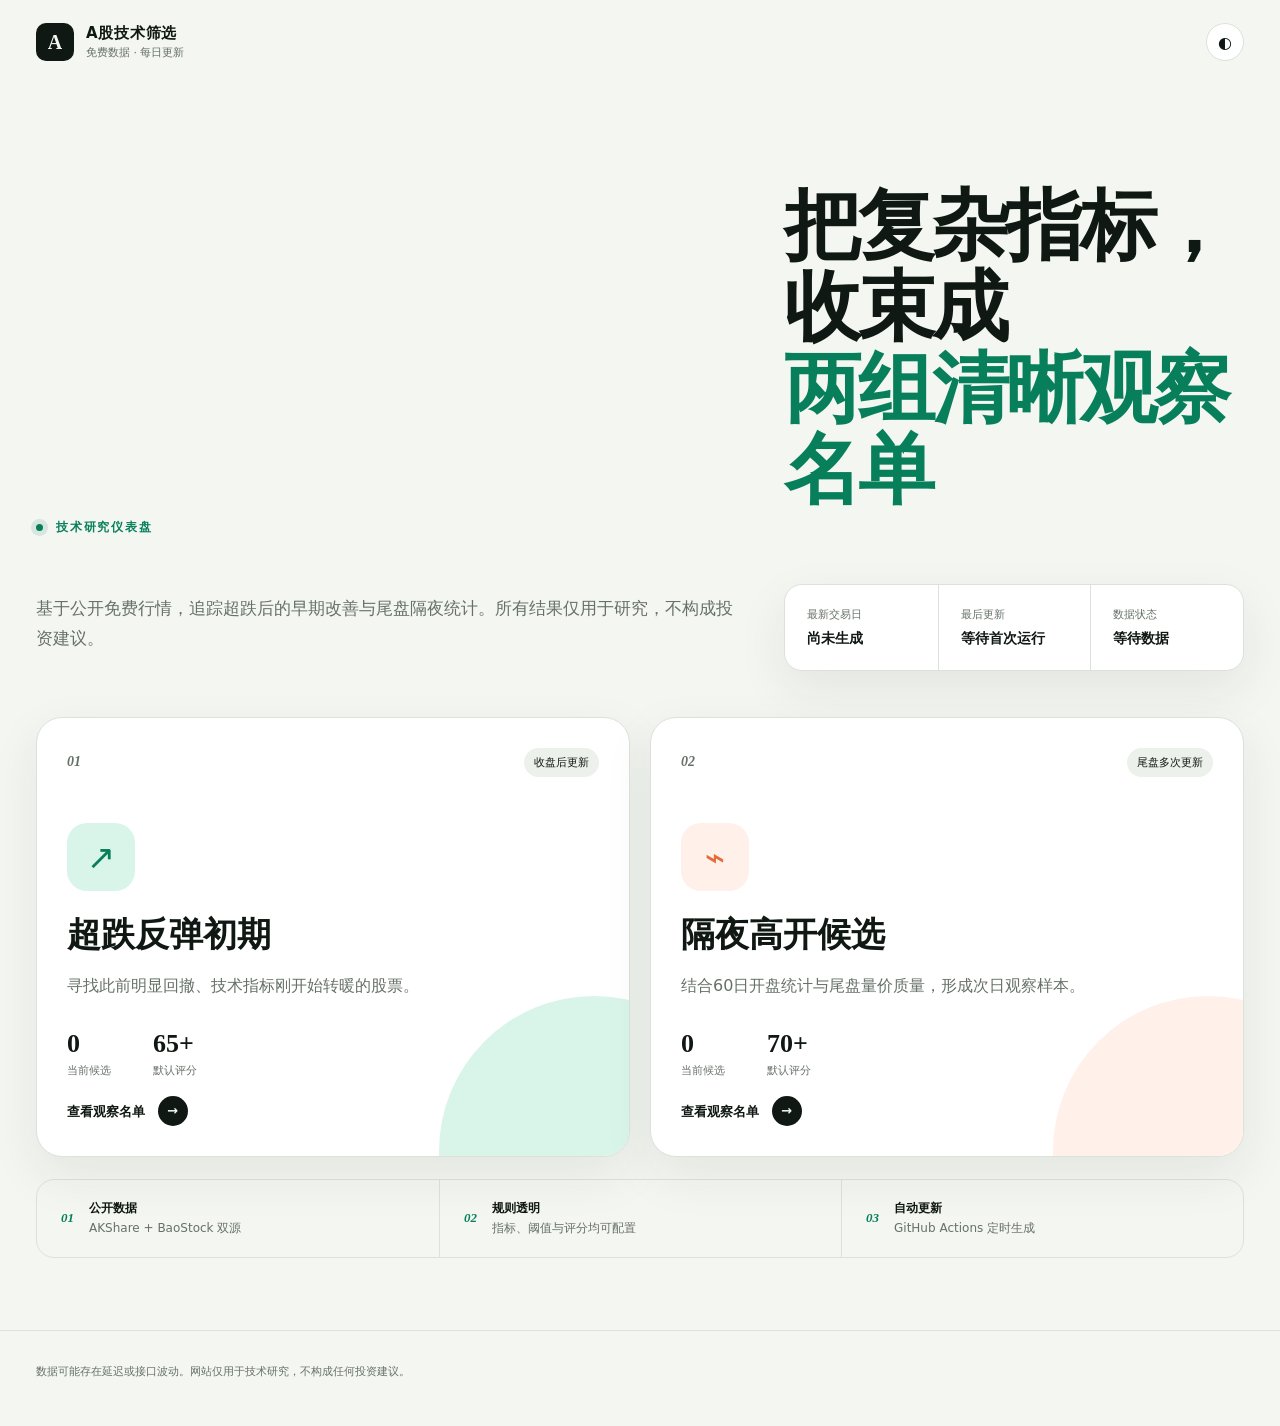
==== docs/index.html @ 7daf70f7 "创建A股技术筛选网站第一版" ====
<!doctype html>
<html lang="zh-CN">
<head>
  <meta charset="utf-8">
  <meta name="viewport" content="width=device-width, initial-scale=1, viewport-fit=cover">
  <meta name="description" content="免费 A 股技术筛选：超跌反弹初期与隔夜高开候选。">
  <title>A股技术筛选</title>
  <link rel="stylesheet" href="css/style.css">
</head>
<body data-page="home">
  <header class="site-header">
    <a class="brand" href="index.html" aria-label="返回首页">
      <span class="brand-mark">A</span>
      <span><strong>A股技术筛选</strong><small>免费数据 · 每日更新</small></span>
    </a>
    <button class="icon-button" id="themeToggle" type="button" aria-label="切换深色模式">◐</button>
  </header>

  <main class="home-shell">
    <section class="hero">
      <div class="eyebrow"><span class="live-dot"></span> 技术研究仪表盘</div>
      <h1>把复杂指标，收束成<br><span>两组清晰观察名单</span></h1>
      <p>基于公开免费行情，追踪超跌后的早期改善与尾盘隔夜统计。所有结果仅用于研究，不构成投资建议。</p>
      <div class="market-status" id="marketStatus">
        <div><span>最新交易日</span><strong id="latestTradeDate">—</strong></div>
        <div><span>最后更新</span><strong id="lastUpdated">等待首次运行</strong></div>
        <div><span>数据状态</span><strong id="dataStatus">尚未生成</strong></div>
      </div>
    </section>

    <section class="strategy-grid" aria-label="策略入口">
      <a class="strategy-card oversold-card" href="oversold.html">
        <div class="card-topline"><span class="strategy-index">01</span><span class="status-pill">收盘后更新</span></div>
        <div class="strategy-icon">↗</div>
        <h2>超跌反弹初期</h2>
        <p>寻找此前明显回撤、技术指标刚开始转暖的股票。</p>
        <div class="strategy-metrics">
          <div><strong id="oversoldCount">—</strong><span>当前候选</span></div>
          <div><strong>65+</strong><span>默认评分</span></div>
        </div>
        <span class="card-action">查看观察名单 <b>→</b></span>
      </a>

      <a class="strategy-card overnight-card" href="overnight.html">
        <div class="card-topline"><span class="strategy-index">02</span><span class="status-pill">尾盘多次更新</span></div>
        <div class="strategy-icon">⌁</div>
        <h2>隔夜高开候选</h2>
        <p>结合60日开盘统计与尾盘量价质量，形成次日观察样本。</p>
        <div class="strategy-metrics">
          <div><strong id="overnightCount">—</strong><span>当前候选</span></div>
          <div><strong>70+</strong><span>默认评分</span></div>
        </div>
        <span class="card-action">查看观察名单 <b>→</b></span>
      </a>
    </section>

    <section class="method-strip">
      <div><span>01</span><p><strong>公开数据</strong>AKShare + BaoStock 双源</p></div>
      <div><span>02</span><p><strong>规则透明</strong>指标、阈值与评分均可配置</p></div>
      <div><span>03</span><p><strong>自动更新</strong>GitHub Actions 定时生成</p></div>
    </section>
  </main>

  <footer><p>数据可能存在延迟或接口波动。网站仅用于技术研究，不构成任何投资建议。</p></footer>
  <script src="js/app.js"></script>
</body>
</html>
---- docs/css/style.css ----
:root {
  color-scheme: light;
  --bg: #f4f6f1;
  --surface: #ffffff;
  --surface-2: #edf1eb;
  --ink: #101813;
  --muted: #667168;
  --line: #dce2da;
  --accent: #087f5b;
  --accent-soft: #d9f5e9;
  --warm: #e46c3b;
  --warm-soft: #fff0e9;
  --positive: #d9473f;
  --negative: #07885f;
  --shadow: 0 18px 50px rgba(30, 48, 36, .08);
}

[data-theme="dark"] {
  color-scheme: dark;
  --bg: #0c120f;
  --surface: #131c17;
  --surface-2: #1b2720;
  --ink: #edf5ef;
  --muted: #9baaa0;
  --line: #29372f;
  --accent: #54d6a3;
  --accent-soft: #173b2c;
  --warm: #ff976d;
  --warm-soft: #42271e;
  --positive: #ff746c;
  --negative: #4dd5a2;
  --shadow: 0 18px 50px rgba(0, 0, 0, .28);
}

* { box-sizing: border-box; }
html { scroll-behavior: smooth; }
body { margin: 0; background: var(--bg); color: var(--ink); font-family: Inter, "PingFang SC", "Microsoft YaHei", system-ui, sans-serif; min-height: 100vh; }
a { color: inherit; text-decoration: none; }
button, input, select { font: inherit; }
button { color: inherit; }

.site-header { max-width: 1440px; margin: 0 auto; height: 84px; padding: 0 36px; display: flex; align-items: center; gap: 28px; }
.brand { display: inline-flex; align-items: center; gap: 12px; margin-right: auto; }
.brand-mark { display: grid; place-items: center; width: 38px; height: 38px; border-radius: 10px; background: var(--ink); color: var(--bg); font: 800 20px/1 Georgia, serif; }
.brand strong, .brand small { display: block; }
.brand strong { font-size: 15px; letter-spacing: .05em; }
.brand small { color: var(--muted); font-size: 11px; margin-top: 2px; }
nav { display: flex; gap: 6px; }
nav a { color: var(--muted); padding: 9px 14px; border-radius: 9px; font-size: 13px; }
nav a:hover, nav a.active { background: var(--surface); color: var(--ink); box-shadow: 0 1px 0 var(--line); }
.icon-button { border: 1px solid var(--line); background: var(--surface); border-radius: 50%; width: 38px; height: 38px; cursor: pointer; }

.home-shell, .list-shell { max-width: 1320px; margin: 0 auto; padding: 28px 36px 72px; }
.hero { padding: 54px 0 46px; display: grid; grid-template-columns: 1fr 460px; gap: 40px; align-items: end; }
.eyebrow { color: var(--accent); letter-spacing: .15em; font-size: 12px; font-weight: 800; text-transform: uppercase; }
.live-dot { display: inline-block; width: 7px; height: 7px; border-radius: 50%; background: var(--accent); box-shadow: 0 0 0 5px color-mix(in srgb, var(--accent) 12%, transparent); margin-right: 7px; }
.hero h1 { font: 700 clamp(44px, 6vw, 78px)/1.06 Georgia, "Songti SC", serif; letter-spacing: -.04em; margin: 20px 0 24px; }
.hero h1 span { color: var(--accent); }
.hero > p { max-width: 700px; font-size: 17px; line-height: 1.8; color: var(--muted); }
.market-status { display: grid; grid-template-columns: repeat(3, 1fr); border: 1px solid var(--line); border-radius: 18px; background: var(--surface); box-shadow: var(--shadow); }
.market-status div { padding: 22px; min-width: 0; }
.market-status div + div { border-left: 1px solid var(--line); }
.market-status span, .market-status strong { display: block; }
.market-status span { color: var(--muted); font-size: 11px; margin-bottom: 8px; }
.market-status strong { font-size: 14px; white-space: nowrap; overflow: hidden; text-overflow: ellipsis; }

.strategy-grid { display: grid; grid-template-columns: 1fr 1fr; gap: 20px; }
.strategy-card { position: relative; overflow: hidden; min-height: 440px; padding: 30px; border: 1px solid var(--line); border-radius: 26px; background: var(--surface); box-shadow: var(--shadow); transition: transform .25s ease, border-color .25s ease; }
.strategy-card:hover { transform: translateY(-5px); border-color: var(--accent); }
.strategy-card::after { content: ""; position: absolute; width: 310px; height: 310px; border-radius: 50%; right: -120px; bottom: -150px; background: var(--accent-soft); }
.overnight-card::after { background: var(--warm-soft); }
.card-topline { display: flex; justify-content: space-between; align-items: center; }
.strategy-index { font: italic 700 14px Georgia, serif; color: var(--muted); }
.status-pill { font-size: 11px; padding: 7px 10px; background: var(--surface-2); border-radius: 999px; }
.strategy-icon { width: 68px; height: 68px; display: grid; place-items: center; margin-top: 46px; border-radius: 20px; background: var(--accent-soft); color: var(--accent); font-size: 34px; }
.overnight-card .strategy-icon { background: var(--warm-soft); color: var(--warm); }
.strategy-card h2 { font: 700 34px/1.2 Georgia, "Songti SC", serif; margin: 24px 0 12px; }
.strategy-card > p { color: var(--muted); line-height: 1.7; max-width: 440px; }
.strategy-metrics { display: flex; gap: 42px; margin-top: 32px; }
.strategy-metrics div { display: flex; flex-direction: column; }
.strategy-metrics strong { font: 700 26px/1 Georgia, serif; }
.strategy-metrics span { font-size: 11px; color: var(--muted); margin-top: 6px; }
.card-action { position: absolute; left: 30px; bottom: 30px; font-size: 13px; font-weight: 700; z-index: 1; }
.card-action b { display: inline-grid; place-items: center; width: 30px; height: 30px; border-radius: 50%; margin-left: 8px; background: var(--ink); color: var(--bg); }
.method-strip { margin-top: 22px; display: grid; grid-template-columns: repeat(3, 1fr); border: 1px solid var(--line); border-radius: 18px; overflow: hidden; }
.method-strip > div { padding: 20px 24px; display: flex; gap: 15px; align-items: center; }
.method-strip > div + div { border-left: 1px solid var(--line); }
.method-strip span { font: italic 700 13px Georgia, serif; color: var(--accent); }
.method-strip p { margin: 0; color: var(--muted); font-size: 12px; }
.method-strip strong { display: block; color: var(--ink); margin-bottom: 3px; }

.page-heading { padding: 35px 0 30px; border-bottom: 1px solid var(--line); }
.back-link { color: var(--muted); font-size: 12px; }
.heading-row { display: flex; align-items: end; justify-content: space-between; gap: 30px; margin-top: 36px; }
.heading-row h1 { font: 700 clamp(40px, 5vw, 66px)/1 Georgia, "Songti SC", serif; letter-spacing: -.035em; margin: 12px 0 15px; }
.heading-row p { max-width: 700px; color: var(--muted); line-height: 1.7; margin: 0; }
.score-orbit { width: 118px; height: 118px; flex: 0 0 auto; display: grid; place-content: center; text-align: center; border: 1px solid var(--line); border-radius: 50%; background: var(--surface); box-shadow: inset 0 0 0 8px var(--surface-2); }
.score-orbit strong { font: 700 32px/1 Georgia, serif; }
.score-orbit span { margin-top: 7px; color: var(--muted); font-size: 11px; }
.update-line { color: var(--muted); font-size: 12px; margin-top: 26px; }

.toolbar { position: sticky; top: 10px; z-index: 5; display: flex; align-items: end; gap: 12px; margin: 20px 0; padding: 14px; border: 1px solid var(--line); border-radius: 16px; background: color-mix(in srgb, var(--surface) 92%, transparent); backdrop-filter: blur(14px); box-shadow: var(--shadow); }
.toolbar label { display: flex; flex-direction: column; gap: 6px; color: var(--muted); font-size: 10px; }
.toolbar input, .toolbar select { height: 40px; border: 1px solid var(--line); border-radius: 9px; background: var(--bg); color: var(--ink); outline: none; padding: 0 11px; }
.toolbar input:focus, .toolbar select:focus { border-color: var(--accent); }
.toolbar label:not(.search-box) input { width: 100px; }
.search-box { position: relative; flex: 1; }
.search-box span { position: absolute; left: 12px; bottom: 10px; color: var(--muted); font-size: 16px; }
.search-box input { width: 100%; padding-left: 36px; }
.refresh-button { height: 40px; border: 0; border-radius: 9px; padding: 0 16px; background: var(--ink); color: var(--bg); cursor: pointer; white-space: nowrap; }
.refresh-button.loading { opacity: .55; pointer-events: none; }

.results-panel { min-height: 360px; }
.table-wrap { overflow: auto; border: 1px solid var(--line); border-radius: 16px; background: var(--surface); box-shadow: var(--shadow); }
table { width: 100%; min-width: 1280px; border-collapse: collapse; font-size: 12px; }
th { position: sticky; top: 0; z-index: 1; padding: 14px 12px; background: var(--surface-2); color: var(--muted); text-align: left; font-size: 10px; font-weight: 700; white-space: nowrap; }
td { padding: 15px 12px; border-top: 1px solid var(--line); vertical-align: top; }
tbody tr { cursor: pointer; transition: background .15s ease; }
tbody tr:hover { background: var(--surface-2); }
.stock-name strong, .stock-name span { display: block; white-space: nowrap; }
.stock-name span { color: var(--muted); font-family: ui-monospace, monospace; font-size: 10px; margin-top: 4px; }
.score-badge { display: inline-grid; place-items: center; min-width: 42px; height: 30px; padding: 0 9px; border-radius: 9px; background: var(--accent-soft); color: var(--accent); font-weight: 800; }
.tag { display: inline-block; padding: 4px 7px; margin: 0 3px 3px 0; border-radius: 6px; background: var(--surface-2); color: var(--muted); font-size: 10px; white-space: nowrap; }
.risk-text { display: block; max-width: 190px; color: var(--muted); line-height: 1.5; }
.up { color: var(--positive); font-weight: 700; }
.down { color: var(--negative); font-weight: 700; }
.card-list { display: none; }
.empty-state { padding: 90px 20px; text-align: center; border: 1px dashed var(--line); border-radius: 18px; background: var(--surface); }
.empty-state > span { font-size: 40px; color: var(--accent); }
.empty-state h2 { font: 700 24px Georgia, "Songti SC", serif; margin: 16px 0 8px; }
.empty-state p { color: var(--muted); font-size: 13px; }

.modal[hidden] { display: none; }
.modal { position: fixed; inset: 0; z-index: 20; display: grid; place-items: center; padding: 20px; }
.modal-backdrop { position: absolute; inset: 0; background: rgba(4, 9, 6, .66); backdrop-filter: blur(6px); }
.modal-panel { position: relative; z-index: 1; width: min(1120px, 96vw); max-height: 92vh; overflow: auto; border: 1px solid var(--line); border-radius: 22px; background: var(--surface); box-shadow: 0 30px 90px rgba(0, 0, 0, .3); padding: 28px; }
.modal-close { position: absolute; right: 20px; top: 18px; width: 36px; height: 36px; border: 1px solid var(--line); border-radius: 50%; background: var(--surface-2); cursor: pointer; font-size: 22px; }
.detail-head { display: flex; align-items: end; gap: 16px; padding-right: 50px; }
.detail-head h2 { font: 700 30px/1 Georgia, "Songti SC", serif; margin: 0; }
.detail-code { color: var(--muted); font-family: ui-monospace, monospace; }
.detail-score { margin-left: auto; color: var(--accent); font: 700 26px/1 Georgia, serif; }
.detail-score small { display: block; color: var(--muted); font: 10px/1.5 system-ui; text-align: right; }
.detail-notes { display: grid; grid-template-columns: 1fr 1fr; gap: 10px; margin: 20px 0; }
.detail-notes div { padding: 12px 14px; border-radius: 10px; background: var(--surface-2); color: var(--muted); font-size: 12px; line-height: 1.5; }
.detail-notes strong { color: var(--ink); display: block; margin-bottom: 5px; }
.gap-summary { display: grid; grid-template-columns: repeat(4, 1fr); gap: 8px; margin-bottom: 12px; }
.gap-summary div { padding: 12px; border: 1px solid var(--line); border-radius: 10px; }
.gap-summary span, .gap-summary strong { display: block; }
.gap-summary span { color: var(--muted); font-size: 10px; }
.gap-summary strong { margin-top: 5px; }
.recent-gaps { display: flex; gap: 4px; flex-wrap: wrap; margin: 10px 0 0; }
.recent-gaps span { width: 24px; height: 24px; display: grid; place-items: center; border-radius: 6px; font-size: 9px; background: var(--surface-2); }
.recent-gaps span.positive { background: color-mix(in srgb, var(--positive) 15%, transparent); color: var(--positive); }
.recent-gaps span.negative { background: color-mix(in srgb, var(--negative) 15%, transparent); color: var(--negative); }
.stock-chart { width: 100%; height: 680px; margin-top: 10px; }

footer { max-width: 1320px; margin: 0 auto; padding: 22px 36px 36px; color: var(--muted); font-size: 11px; border-top: 1px solid var(--line); }

@media (max-width: 900px) {
  .site-header { height: 70px; padding: 0 18px; }
  .site-header nav { display: none; }
  .home-shell, .list-shell { padding: 14px 18px 48px; }
  .hero { display: block; padding: 30px 0; }
  .hero h1 { font-size: clamp(42px, 11vw, 64px); }
  .market-status { margin-top: 30px; }
  .strategy-grid { grid-template-columns: 1fr; }
  .method-strip { grid-template-columns: 1fr; }
  .method-strip > div + div { border-left: 0; border-top: 1px solid var(--line); }
  .table-wrap { display: none; }
  .card-list { display: grid; gap: 12px; }
  .result-card { padding: 18px; border: 1px solid var(--line); border-radius: 16px; background: var(--surface); box-shadow: var(--shadow); cursor: pointer; }
  .result-card-head { display: flex; align-items: start; }
  .result-card-head .score-badge { margin-left: auto; }
  .result-card-price { display: flex; gap: 14px; align-items: baseline; margin: 16px 0; }
  .result-card-price strong { font: 700 27px/1 Georgia, serif; }
  .mobile-metrics { display: grid; grid-template-columns: repeat(3, 1fr); gap: 1px; background: var(--line); border: 1px solid var(--line); border-radius: 10px; overflow: hidden; }
  .mobile-metrics div { padding: 10px; background: var(--surface-2); }
  .mobile-metrics span, .mobile-metrics strong { display: block; }
  .mobile-metrics span { color: var(--muted); font-size: 9px; margin-bottom: 4px; }
  .mobile-metrics strong { font-size: 12px; }
  .mobile-notes { margin-top: 12px; color: var(--muted); font-size: 11px; line-height: 1.6; }
  .toolbar { position: static; display: grid; grid-template-columns: 1fr 1fr; }
  .search-box { grid-column: 1 / -1; }
  .toolbar label:not(.search-box) input { width: 100%; }
  .toolbar label:has(select) { grid-column: 1 / 2; }
  .refresh-button { align-self: end; }
  .modal { padding: 0; }
  .modal-panel { width: 100vw; max-height: 100vh; min-height: 100vh; border-radius: 0; padding: 22px 16px; }
  .detail-notes { grid-template-columns: 1fr; }
  .gap-summary { grid-template-columns: 1fr 1fr; }
  .stock-chart { height: 620px; }
}

@media (max-width: 560px) {
  .brand strong { font-size: 13px; }
  .brand small { display: none; }
  .hero > p { font-size: 14px; }
  .market-status { grid-template-columns: 1fr; }
  .market-status div + div { border-left: 0; border-top: 1px solid var(--line); }
  .strategy-card { min-height: 400px; padding: 24px; }
  .heading-row { align-items: start; }
  .score-orbit { width: 82px; height: 82px; }
  .score-orbit strong { font-size: 24px; }
  .heading-row p { font-size: 13px; }
}
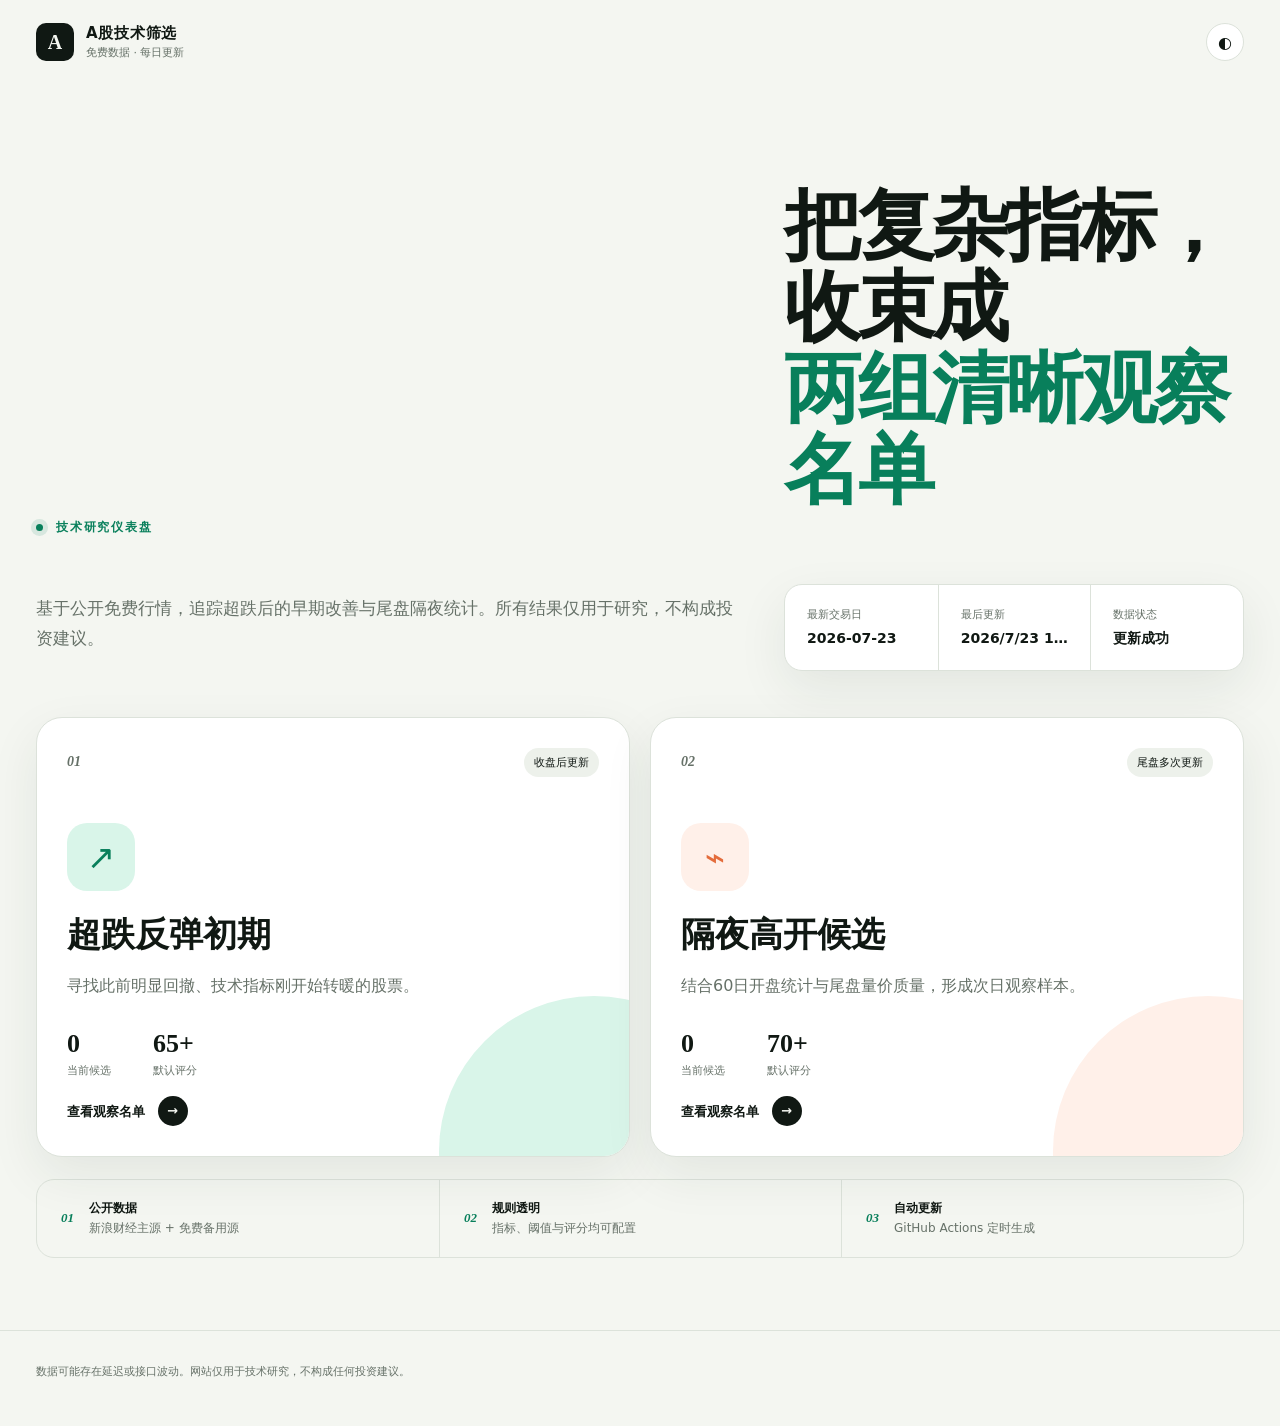
==== commit 4dc07580: "将新浪财经设为行情主数据源" ====
--- a/docs/index.html
+++ b/docs/index.html
@@ -55,7 +55,7 @@
     </section>
 
     <section class="method-strip">
-      <div><span>01</span><p><strong>公开数据</strong>AKShare + BaoStock 双源</p></div>
+      <div><span>01</span><p><strong>公开数据</strong>新浪财经主源 + 免费备用源</p></div>
       <div><span>02</span><p><strong>规则透明</strong>指标、阈值与评分均可配置</p></div>
       <div><span>03</span><p><strong>自动更新</strong>GitHub Actions 定时生成</p></div>
     </section>
@@ -65,4 +65,3 @@
   <script src="js/app.js"></script>
 </body>
 </html>
-
--- a/docs/css/style.css
+++ b/docs/css/style.css
@@ -112,7 +112,7 @@
 
 .results-panel { min-height: 360px; }
 .table-wrap { overflow: auto; border: 1px solid var(--line); border-radius: 16px; background: var(--surface); box-shadow: var(--shadow); }
-table { width: 100%; min-width: 1280px; border-collapse: collapse; font-size: 12px; }
+table { width: 100%; min-width: 1180px; border-collapse: collapse; font-size: 12px; }
 th { position: sticky; top: 0; z-index: 1; padding: 14px 12px; background: var(--surface-2); color: var(--muted); text-align: left; font-size: 10px; font-weight: 700; white-space: nowrap; }
 td { padding: 15px 12px; border-top: 1px solid var(--line); vertical-align: top; }
 tbody tr { cursor: pointer; transition: background .15s ease; }
@@ -120,6 +120,7 @@
 .stock-name strong, .stock-name span { display: block; white-space: nowrap; }
 .stock-name span { color: var(--muted); font-family: ui-monospace, monospace; font-size: 10px; margin-top: 4px; }
 .score-badge { display: inline-grid; place-items: center; min-width: 42px; height: 30px; padding: 0 9px; border-radius: 9px; background: var(--accent-soft); color: var(--accent); font-weight: 800; }
+.industry-pill { display: inline-block; max-width: 120px; padding: 5px 8px; border: 1px solid var(--line); border-radius: 999px; background: var(--surface-2); color: var(--ink); font-size: 10px; line-height: 1.2; white-space: nowrap; overflow: hidden; text-overflow: ellipsis; vertical-align: middle; }
 .tag { display: inline-block; padding: 4px 7px; margin: 0 3px 3px 0; border-radius: 6px; background: var(--surface-2); color: var(--muted); font-size: 10px; white-space: nowrap; }
 .risk-text { display: block; max-width: 190px; color: var(--muted); line-height: 1.5; }
 .up { color: var(--positive); font-weight: 700; }
@@ -203,4 +204,3 @@
   .score-orbit strong { font-size: 24px; }
   .heading-row p { font-size: 13px; }
 }
-
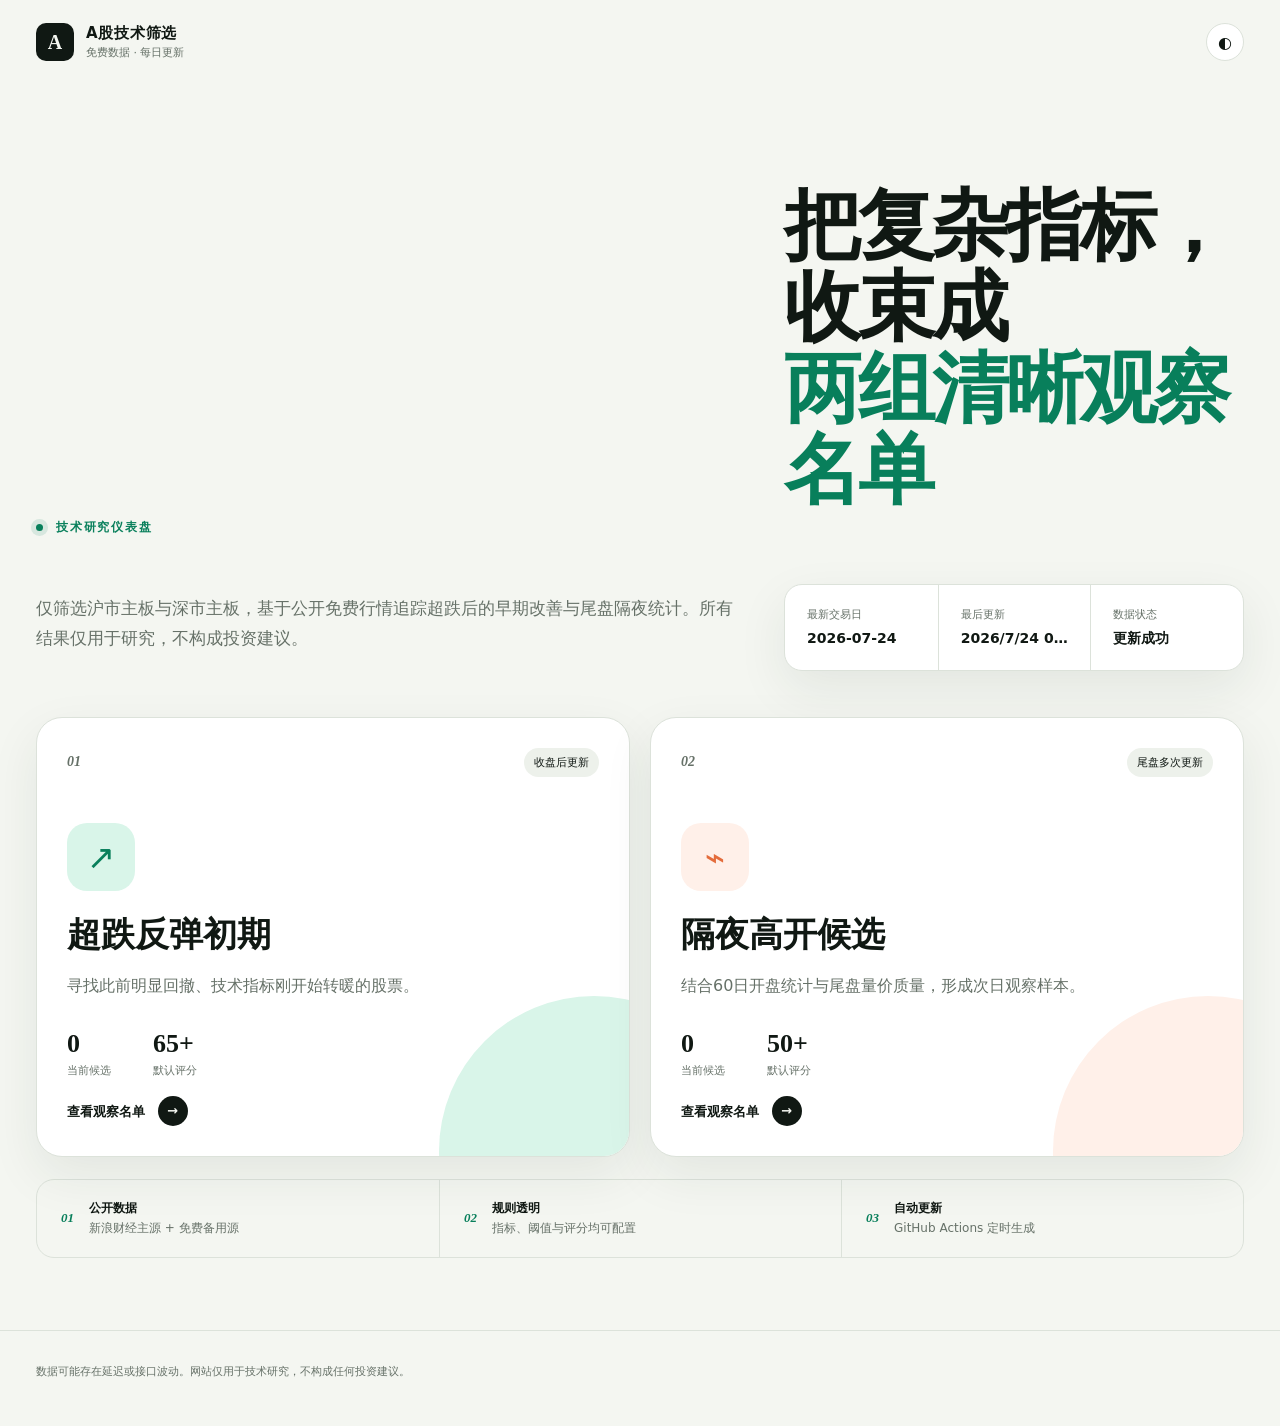
==== commit 5ce56ce8: "限定沪深主板并降低隔夜评分门槛" ====
--- a/docs/index.html
+++ b/docs/index.html
@@ -20,7 +20,7 @@
     <section class="hero">
       <div class="eyebrow"><span class="live-dot"></span> 技术研究仪表盘</div>
       <h1>把复杂指标，收束成<br><span>两组清晰观察名单</span></h1>
-      <p>基于公开免费行情，追踪超跌后的早期改善与尾盘隔夜统计。所有结果仅用于研究，不构成投资建议。</p>
+      <p>仅筛选沪市主板与深市主板，基于公开免费行情追踪超跌后的早期改善与尾盘隔夜统计。所有结果仅用于研究，不构成投资建议。</p>
       <div class="market-status" id="marketStatus">
         <div><span>最新交易日</span><strong id="latestTradeDate">—</strong></div>
         <div><span>最后更新</span><strong id="lastUpdated">等待首次运行</strong></div>
@@ -48,7 +48,7 @@
         <p>结合60日开盘统计与尾盘量价质量，形成次日观察样本。</p>
         <div class="strategy-metrics">
           <div><strong id="overnightCount">—</strong><span>当前候选</span></div>
-          <div><strong>70+</strong><span>默认评分</span></div>
+          <div><strong>50+</strong><span>默认评分</span></div>
         </div>
         <span class="card-action">查看观察名单 <b>→</b></span>
       </a>
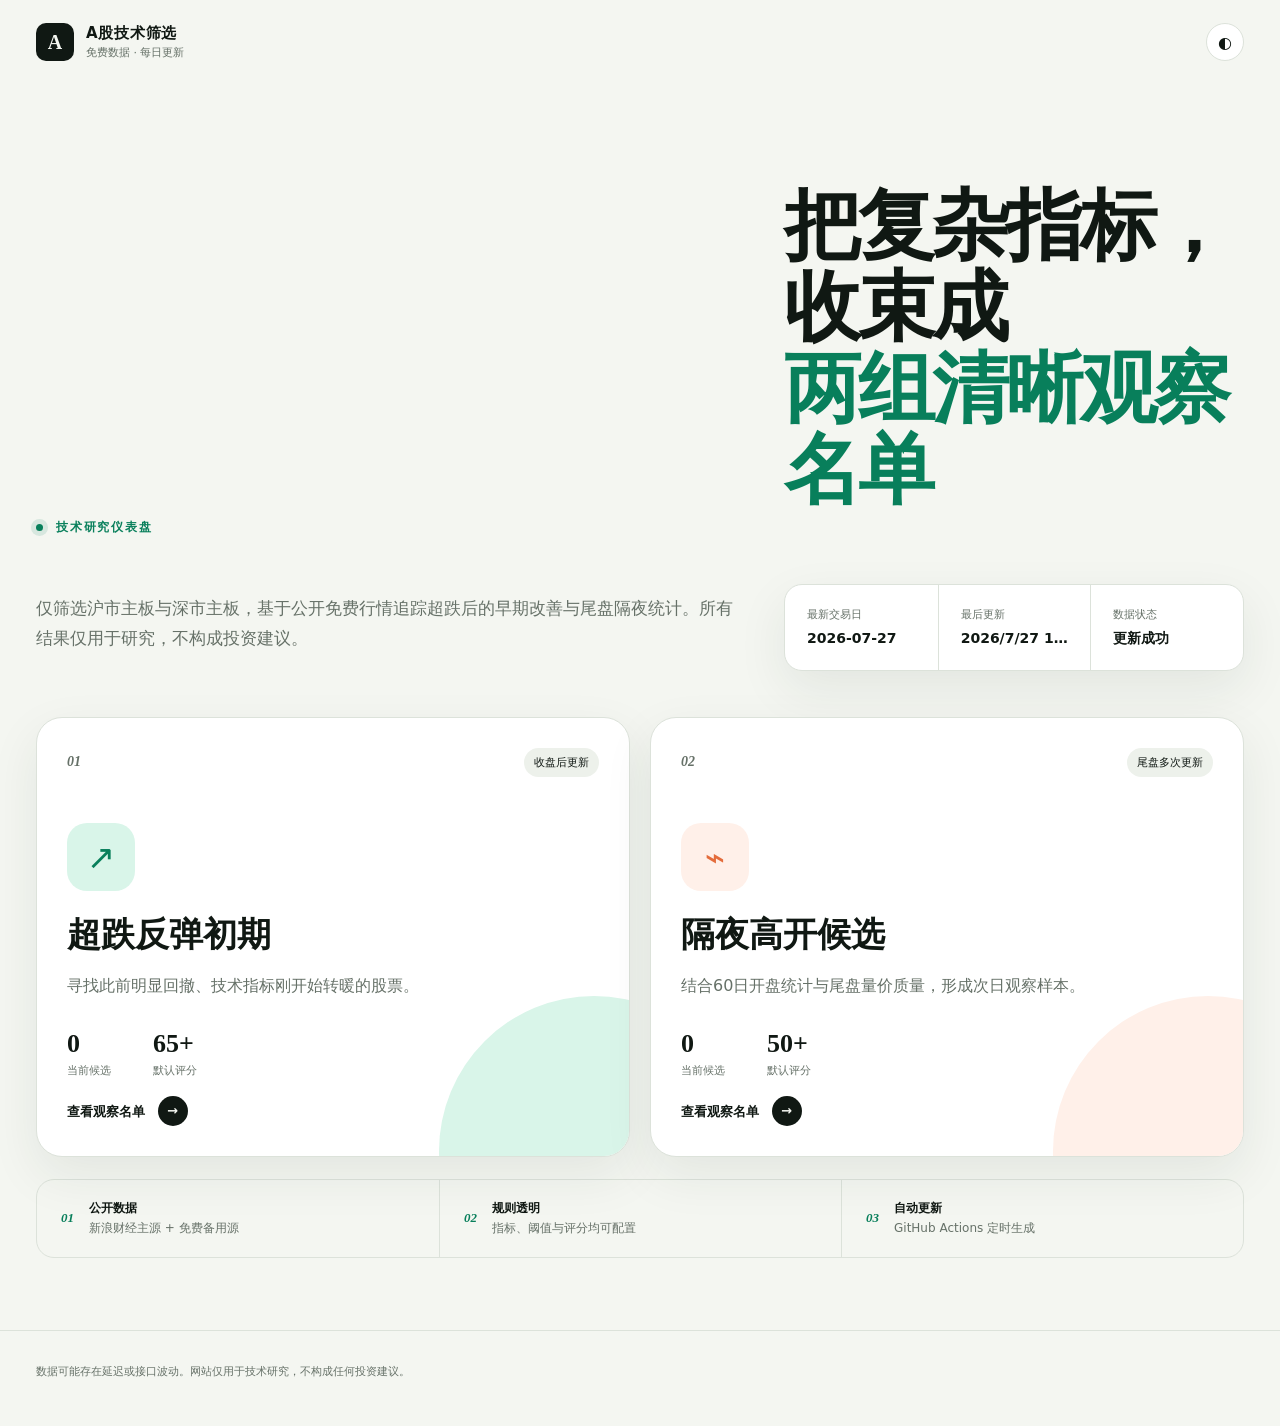
==== commit 71201283: "fix: 完善上榜天数排序逻辑(以评分作为二级排序)并增加前端JS版本防缓存" ====
--- a/docs/index.html
+++ b/docs/index.html
@@ -62,6 +62,6 @@
   </main>
 
   <footer><p>数据可能存在延迟或接口波动。网站仅用于技术研究，不构成任何投资建议。</p></footer>
-  <script src="js/app.js"></script>
+  <script src="js/app.js?v=20260727_2"></script>
 </body>
 </html>
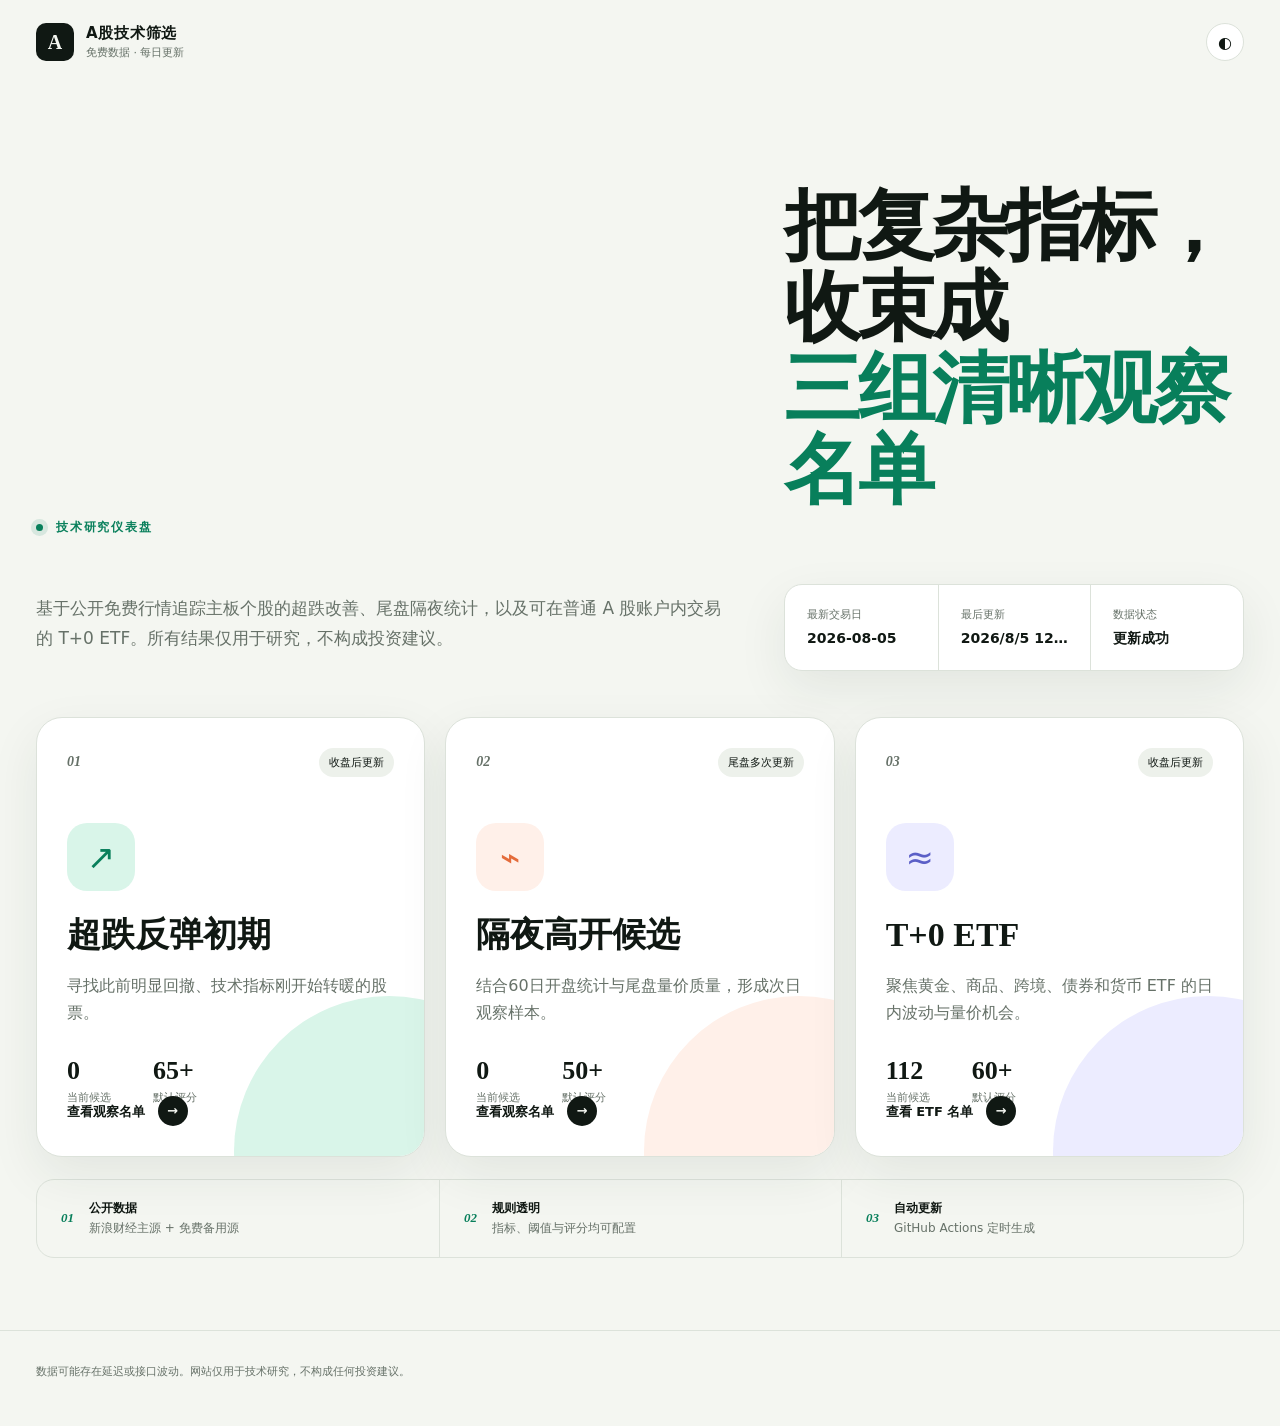
==== commit fb7cc584: "feat: 新增T+0 ETF筛选页面" ====
--- a/docs/index.html
+++ b/docs/index.html
@@ -3,7 +3,7 @@
 <head>
   <meta charset="utf-8">
   <meta name="viewport" content="width=device-width, initial-scale=1, viewport-fit=cover">
-  <meta name="description" content="免费 A 股技术筛选：超跌反弹初期与隔夜高开候选。">
+  <meta name="description" content="免费 A 股技术筛选：超跌反弹、隔夜高开与 T+0 ETF 候选。">
   <title>A股技术筛选</title>
   <link rel="stylesheet" href="css/style.css">
 </head>
@@ -19,8 +19,8 @@
   <main class="home-shell">
     <section class="hero">
       <div class="eyebrow"><span class="live-dot"></span> 技术研究仪表盘</div>
-      <h1>把复杂指标，收束成<br><span>两组清晰观察名单</span></h1>
-      <p>仅筛选沪市主板与深市主板，基于公开免费行情追踪超跌后的早期改善与尾盘隔夜统计。所有结果仅用于研究，不构成投资建议。</p>
+      <h1>把复杂指标，收束成<br><span>三组清晰观察名单</span></h1>
+      <p>基于公开免费行情追踪主板个股的超跌改善、尾盘隔夜统计，以及可在普通 A 股账户内交易的 T+0 ETF。所有结果仅用于研究，不构成投资建议。</p>
       <div class="market-status" id="marketStatus">
         <div><span>最新交易日</span><strong id="latestTradeDate">—</strong></div>
         <div><span>最后更新</span><strong id="lastUpdated">等待首次运行</strong></div>
@@ -52,6 +52,18 @@
         </div>
         <span class="card-action">查看观察名单 <b>→</b></span>
       </a>
+
+      <a class="strategy-card etf-card" href="t0-etf.html">
+        <div class="card-topline"><span class="strategy-index">03</span><span class="status-pill">收盘后更新</span></div>
+        <div class="strategy-icon">≈</div>
+        <h2>T+0 ETF</h2>
+        <p>聚焦黄金、商品、跨境、债券和货币 ETF 的日内波动与量价机会。</p>
+        <div class="strategy-metrics">
+          <div><strong id="t0EtfCount">—</strong><span>当前候选</span></div>
+          <div><strong>60+</strong><span>默认评分</span></div>
+        </div>
+        <span class="card-action">查看 ETF 名单 <b>→</b></span>
+      </a>
     </section>
 
     <section class="method-strip">
@@ -62,6 +74,6 @@
   </main>
 
   <footer><p>数据可能存在延迟或接口波动。网站仅用于技术研究，不构成任何投资建议。</p></footer>
-  <script src="js/app.js?v=20260727_2"></script>
+  <script src="js/app.js?v=20260805_1"></script>
 </body>
 </html>
--- a/docs/css/style.css
+++ b/docs/css/style.css
@@ -10,6 +10,8 @@
   --accent-soft: #d9f5e9;
   --warm: #e46c3b;
   --warm-soft: #fff0e9;
+  --cool: #5b5fc7;
+  --cool-soft: #ececff;
   --positive: #d9473f;
   --negative: #07885f;
   --shadow: 0 18px 50px rgba(30, 48, 36, .08);
@@ -27,6 +29,8 @@
   --accent-soft: #173b2c;
   --warm: #ff976d;
   --warm-soft: #42271e;
+  --cool: #a8abff;
+  --cool-soft: #292b52;
   --positive: #ff746c;
   --negative: #4dd5a2;
   --shadow: 0 18px 50px rgba(0, 0, 0, .28);
@@ -64,16 +68,18 @@
 .market-status span { color: var(--muted); font-size: 11px; margin-bottom: 8px; }
 .market-status strong { font-size: 14px; white-space: nowrap; overflow: hidden; text-overflow: ellipsis; }
 
-.strategy-grid { display: grid; grid-template-columns: 1fr 1fr; gap: 20px; }
+.strategy-grid { display: grid; grid-template-columns: repeat(3, minmax(0, 1fr)); gap: 20px; }
 .strategy-card { position: relative; overflow: hidden; min-height: 440px; padding: 30px; border: 1px solid var(--line); border-radius: 26px; background: var(--surface); box-shadow: var(--shadow); transition: transform .25s ease, border-color .25s ease; }
 .strategy-card:hover { transform: translateY(-5px); border-color: var(--accent); }
 .strategy-card::after { content: ""; position: absolute; width: 310px; height: 310px; border-radius: 50%; right: -120px; bottom: -150px; background: var(--accent-soft); }
 .overnight-card::after { background: var(--warm-soft); }
+.etf-card::after { background: var(--cool-soft); }
 .card-topline { display: flex; justify-content: space-between; align-items: center; }
 .strategy-index { font: italic 700 14px Georgia, serif; color: var(--muted); }
 .status-pill { font-size: 11px; padding: 7px 10px; background: var(--surface-2); border-radius: 999px; }
 .strategy-icon { width: 68px; height: 68px; display: grid; place-items: center; margin-top: 46px; border-radius: 20px; background: var(--accent-soft); color: var(--accent); font-size: 34px; }
 .overnight-card .strategy-icon { background: var(--warm-soft); color: var(--warm); }
+.etf-card .strategy-icon { background: var(--cool-soft); color: var(--cool); }
 .strategy-card h2 { font: 700 34px/1.2 Georgia, "Songti SC", serif; margin: 24px 0 12px; }
 .strategy-card > p { color: var(--muted); line-height: 1.7; max-width: 440px; }
 .strategy-metrics { display: flex; gap: 42px; margin-top: 32px; }
@@ -113,6 +119,10 @@
 .results-panel { min-height: 360px; }
 .table-wrap { overflow: auto; border: 1px solid var(--line); border-radius: 16px; background: var(--surface); box-shadow: var(--shadow); }
 table { width: 100%; min-width: 1180px; border-collapse: collapse; font-size: 12px; }
+.etf-table-wrap table { min-width: 1720px; }
+.etf-table-wrap tbody tr { cursor: default; }
+.etf-heading + .toolbar + .results-panel .result-card { cursor: default; }
+.cell-sub { display: block; margin-top: 3px; color: var(--muted); font-size: 9px; }
 th { position: sticky; top: 0; z-index: 1; padding: 14px 12px; background: var(--surface-2); color: var(--muted); text-align: left; font-size: 10px; font-weight: 700; white-space: nowrap; }
 td { padding: 15px 12px; border-top: 1px solid var(--line); vertical-align: top; }
 tbody tr { cursor: pointer; transition: background .15s ease; }
@@ -174,7 +184,7 @@
   .result-card-head .score-badge { margin-left: auto; }
   .result-card-price { display: flex; gap: 14px; align-items: baseline; margin: 16px 0; }
   .result-card-price strong { font: 700 27px/1 Georgia, serif; }
-  .mobile-metrics { display: grid; grid-template-columns: repeat(3, 1fr); gap: 1px; background: var(--line); border: 1px solid var(--line); border-radius: 10px; overflow: hidden; }
+  .mobile-metrics { display: grid; grid-template-columns: repeat(auto-fit, minmax(92px, 1fr)); gap: 1px; background: var(--line); border: 1px solid var(--line); border-radius: 10px; overflow: hidden; }
   .mobile-metrics div { padding: 10px; background: var(--surface-2); }
   .mobile-metrics span, .mobile-metrics strong { display: block; }
   .mobile-metrics span { color: var(--muted); font-size: 9px; margin-bottom: 4px; }
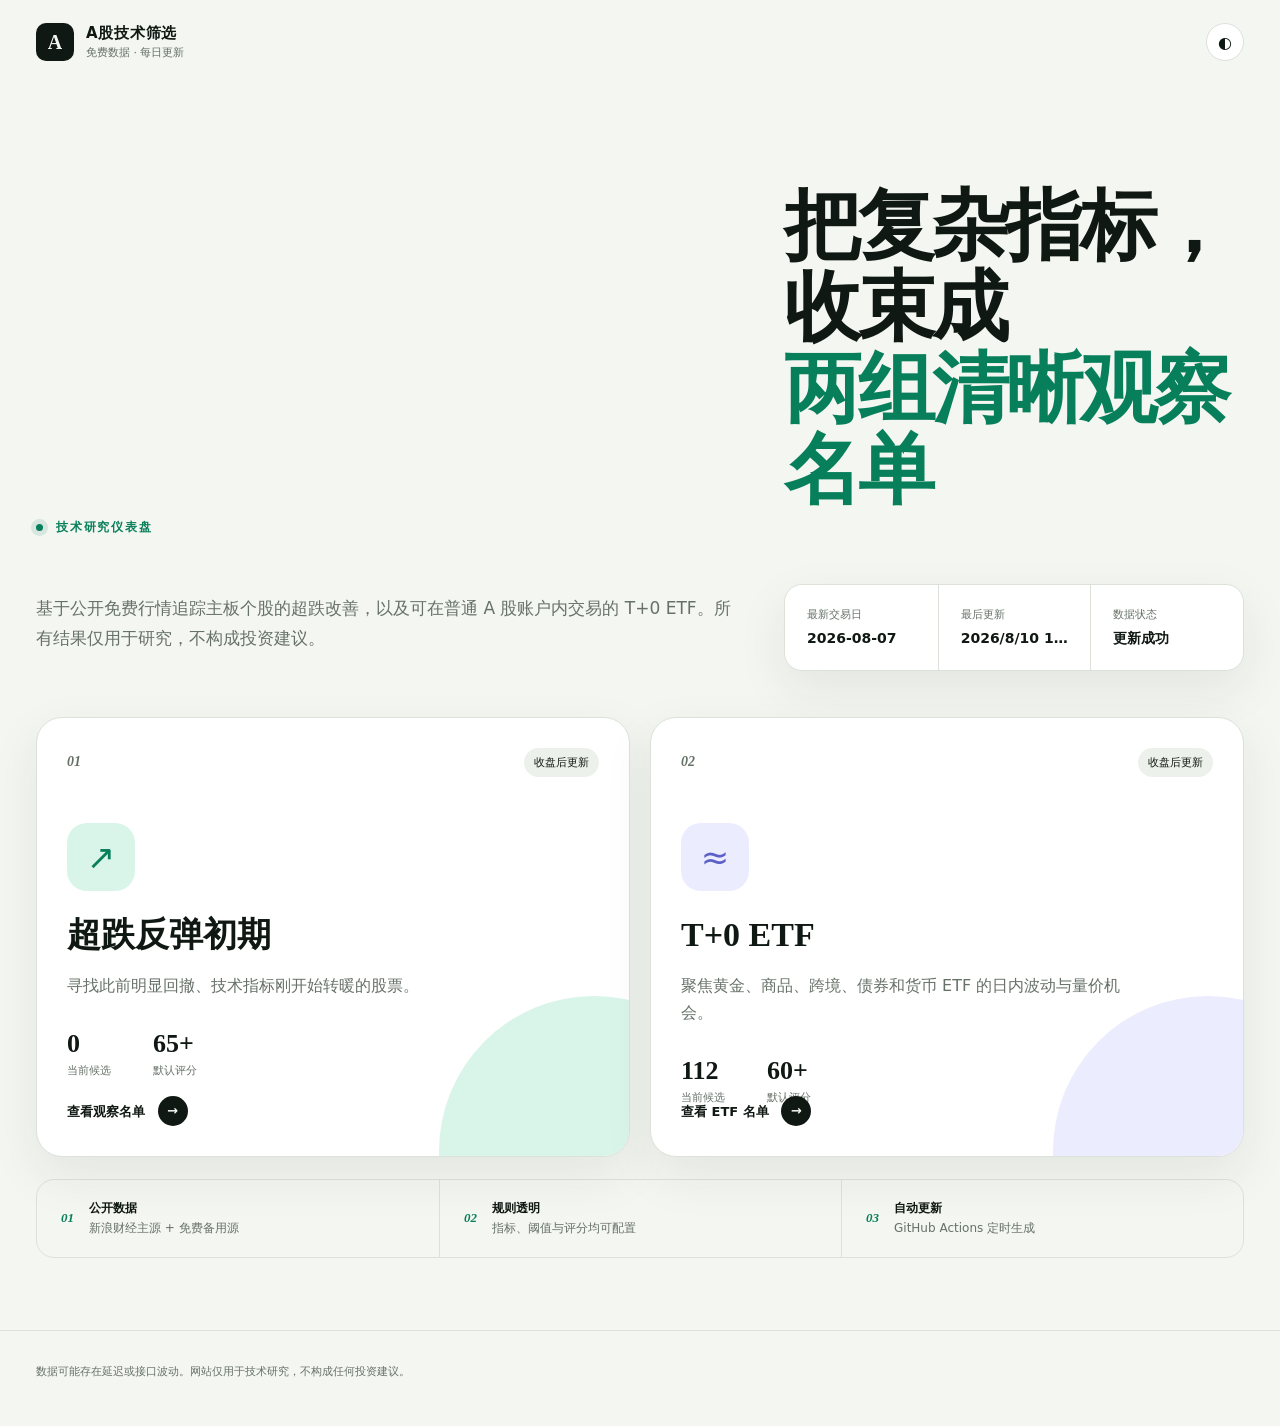
==== commit 5ad4eacb: "fix: remove overnight strategy and intraday workflow" ====
--- a/docs/index.html
+++ b/docs/index.html
@@ -3,7 +3,7 @@
 <head>
   <meta charset="utf-8">
   <meta name="viewport" content="width=device-width, initial-scale=1, viewport-fit=cover">
-  <meta name="description" content="免费 A 股技术筛选：超跌反弹、隔夜高开与 T+0 ETF 候选。">
+  <meta name="description" content="免费 A 股技术筛选：超跌反弹与 T+0 ETF 候选。">
   <title>A股技术筛选</title>
   <link rel="stylesheet" href="css/style.css">
 </head>
@@ -19,8 +19,8 @@
   <main class="home-shell">
     <section class="hero">
       <div class="eyebrow"><span class="live-dot"></span> 技术研究仪表盘</div>
-      <h1>把复杂指标，收束成<br><span>三组清晰观察名单</span></h1>
-      <p>基于公开免费行情追踪主板个股的超跌改善、尾盘隔夜统计，以及可在普通 A 股账户内交易的 T+0 ETF。所有结果仅用于研究，不构成投资建议。</p>
+      <h1>把复杂指标，收束成<br><span>两组清晰观察名单</span></h1>
+      <p>基于公开免费行情追踪主板个股的超跌改善，以及可在普通 A 股账户内交易的 T+0 ETF。所有结果仅用于研究，不构成投资建议。</p>
       <div class="market-status" id="marketStatus">
         <div><span>最新交易日</span><strong id="latestTradeDate">—</strong></div>
         <div><span>最后更新</span><strong id="lastUpdated">等待首次运行</strong></div>
@@ -41,20 +41,8 @@
         <span class="card-action">查看观察名单 <b>→</b></span>
       </a>
 
-      <a class="strategy-card overnight-card" href="overnight.html">
-        <div class="card-topline"><span class="strategy-index">02</span><span class="status-pill">尾盘多次更新</span></div>
-        <div class="strategy-icon">⌁</div>
-        <h2>隔夜高开候选</h2>
-        <p>结合60日开盘统计与尾盘量价质量，形成次日观察样本。</p>
-        <div class="strategy-metrics">
-          <div><strong id="overnightCount">—</strong><span>当前候选</span></div>
-          <div><strong>50+</strong><span>默认评分</span></div>
-        </div>
-        <span class="card-action">查看观察名单 <b>→</b></span>
-      </a>
-
       <a class="strategy-card etf-card" href="t0-etf.html">
-        <div class="card-topline"><span class="strategy-index">03</span><span class="status-pill">收盘后更新</span></div>
+        <div class="card-topline"><span class="strategy-index">02</span><span class="status-pill">收盘后更新</span></div>
         <div class="strategy-icon">≈</div>
         <h2>T+0 ETF</h2>
         <p>聚焦黄金、商品、跨境、债券和货币 ETF 的日内波动与量价机会。</p>
--- a/docs/css/style.css
+++ b/docs/css/style.css
@@ -68,17 +68,15 @@
 .market-status span { color: var(--muted); font-size: 11px; margin-bottom: 8px; }
 .market-status strong { font-size: 14px; white-space: nowrap; overflow: hidden; text-overflow: ellipsis; }
 
-.strategy-grid { display: grid; grid-template-columns: repeat(3, minmax(0, 1fr)); gap: 20px; }
+.strategy-grid { display: grid; grid-template-columns: repeat(2, minmax(0, 1fr)); gap: 20px; }
 .strategy-card { position: relative; overflow: hidden; min-height: 440px; padding: 30px; border: 1px solid var(--line); border-radius: 26px; background: var(--surface); box-shadow: var(--shadow); transition: transform .25s ease, border-color .25s ease; }
 .strategy-card:hover { transform: translateY(-5px); border-color: var(--accent); }
 .strategy-card::after { content: ""; position: absolute; width: 310px; height: 310px; border-radius: 50%; right: -120px; bottom: -150px; background: var(--accent-soft); }
-.overnight-card::after { background: var(--warm-soft); }
 .etf-card::after { background: var(--cool-soft); }
 .card-topline { display: flex; justify-content: space-between; align-items: center; }
 .strategy-index { font: italic 700 14px Georgia, serif; color: var(--muted); }
 .status-pill { font-size: 11px; padding: 7px 10px; background: var(--surface-2); border-radius: 999px; }
 .strategy-icon { width: 68px; height: 68px; display: grid; place-items: center; margin-top: 46px; border-radius: 20px; background: var(--accent-soft); color: var(--accent); font-size: 34px; }
-.overnight-card .strategy-icon { background: var(--warm-soft); color: var(--warm); }
 .etf-card .strategy-icon { background: var(--cool-soft); color: var(--cool); }
 .strategy-card h2 { font: 700 34px/1.2 Georgia, "Songti SC", serif; margin: 24px 0 12px; }
 .strategy-card > p { color: var(--muted); line-height: 1.7; max-width: 440px; }
@@ -120,13 +118,13 @@
 .table-wrap { overflow: auto; border: 1px solid var(--line); border-radius: 16px; background: var(--surface); box-shadow: var(--shadow); }
 table { width: 100%; min-width: 1180px; border-collapse: collapse; font-size: 12px; }
 .etf-table-wrap table { min-width: 1720px; }
-.etf-table-wrap tbody tr { cursor: default; }
-.etf-heading + .toolbar + .results-panel .result-card { cursor: default; }
+.etf-table-wrap tbody tr { cursor: pointer; }
 .cell-sub { display: block; margin-top: 3px; color: var(--muted); font-size: 9px; }
 th { position: sticky; top: 0; z-index: 1; padding: 14px 12px; background: var(--surface-2); color: var(--muted); text-align: left; font-size: 10px; font-weight: 700; white-space: nowrap; }
 td { padding: 15px 12px; border-top: 1px solid var(--line); vertical-align: top; }
 tbody tr { cursor: pointer; transition: background .15s ease; }
 tbody tr:hover { background: var(--surface-2); }
+tbody tr:focus-visible, .result-card:focus-visible { outline: 2px solid var(--cool); outline-offset: -2px; }
 .stock-name strong, .stock-name span { display: block; white-space: nowrap; }
 .stock-name span { color: var(--muted); font-family: ui-monospace, monospace; font-size: 10px; margin-top: 4px; }
 .score-badge { display: inline-grid; place-items: center; min-width: 42px; height: 30px; padding: 0 9px; border-radius: 9px; background: var(--accent-soft); color: var(--accent); font-weight: 800; }
@@ -154,6 +152,16 @@
 .detail-notes { display: grid; grid-template-columns: 1fr 1fr; gap: 10px; margin: 20px 0; }
 .detail-notes div { padding: 12px 14px; border-radius: 10px; background: var(--surface-2); color: var(--muted); font-size: 12px; line-height: 1.5; }
 .detail-notes strong { color: var(--ink); display: block; margin-bottom: 5px; }
+.etf-detail-metrics { display: grid; grid-template-columns: repeat(4, minmax(0, 1fr)); gap: 9px; margin: 8px 0 22px; }
+.etf-detail-metrics > div { min-width: 0; padding: 15px; border: 1px solid var(--line); border-radius: 12px; background: var(--surface); }
+.etf-detail-metrics > div.wide { grid-column: span 2; }
+.etf-detail-metrics span, .etf-detail-metrics strong, .etf-detail-metrics small { display: block; }
+.etf-detail-metrics span { color: var(--muted); font-size: 10px; }
+.etf-detail-metrics strong { margin: 7px 0 5px; font-size: 16px; }
+.etf-detail-metrics small { color: var(--muted); font-size: 10px; line-height: 1.55; overflow-wrap: anywhere; }
+.chart-section-title { display: flex; align-items: baseline; gap: 10px; padding-top: 8px; border-top: 1px solid var(--line); }
+.chart-section-title span { color: var(--muted); font-size: 10px; }
+.empty-state.compact { padding: 38px 20px; }
 .gap-summary { display: grid; grid-template-columns: repeat(4, 1fr); gap: 8px; margin-bottom: 12px; }
 .gap-summary div { padding: 12px; border: 1px solid var(--line); border-radius: 10px; }
 .gap-summary span, .gap-summary strong { display: block; }
@@ -164,6 +172,7 @@
 .recent-gaps span.positive { background: color-mix(in srgb, var(--positive) 15%, transparent); color: var(--positive); }
 .recent-gaps span.negative { background: color-mix(in srgb, var(--negative) 15%, transparent); color: var(--negative); }
 .stock-chart { width: 100%; height: 680px; margin-top: 10px; }
+.detail-loading { height: 180px; display: grid; place-items: center; color: var(--muted); font-size: 12px; }
 
 footer { max-width: 1320px; margin: 0 auto; padding: 22px 36px 36px; color: var(--muted); font-size: 11px; border-top: 1px solid var(--line); }
 
@@ -190,7 +199,8 @@
   .mobile-metrics span { color: var(--muted); font-size: 9px; margin-bottom: 4px; }
   .mobile-metrics strong { font-size: 12px; }
   .mobile-notes { margin-top: 12px; color: var(--muted); font-size: 11px; line-height: 1.6; }
-  .toolbar { position: static; display: grid; grid-template-columns: 1fr 1fr; }
+  .toolbar { position: static; display: grid; grid-template-columns: minmax(0, 1fr) minmax(0, 1fr); }
+  .toolbar > * { min-width: 0; }
   .search-box { grid-column: 1 / -1; }
   .toolbar label:not(.search-box) input { width: 100%; }
   .toolbar label:has(select) { grid-column: 1 / 2; }
@@ -198,6 +208,10 @@
   .modal { padding: 0; }
   .modal-panel { width: 100vw; max-height: 100vh; min-height: 100vh; border-radius: 0; padding: 22px 16px; }
   .detail-notes { grid-template-columns: 1fr; }
+  .etf-detail-metrics { grid-template-columns: 1fr 1fr; }
+  .etf-detail-metrics > div.wide { grid-column: 1 / -1; }
+  .chart-section-title { display: block; }
+  .chart-section-title span { display: block; margin-top: 5px; }
   .gap-summary { grid-template-columns: 1fr 1fr; }
   .stock-chart { height: 620px; }
 }
